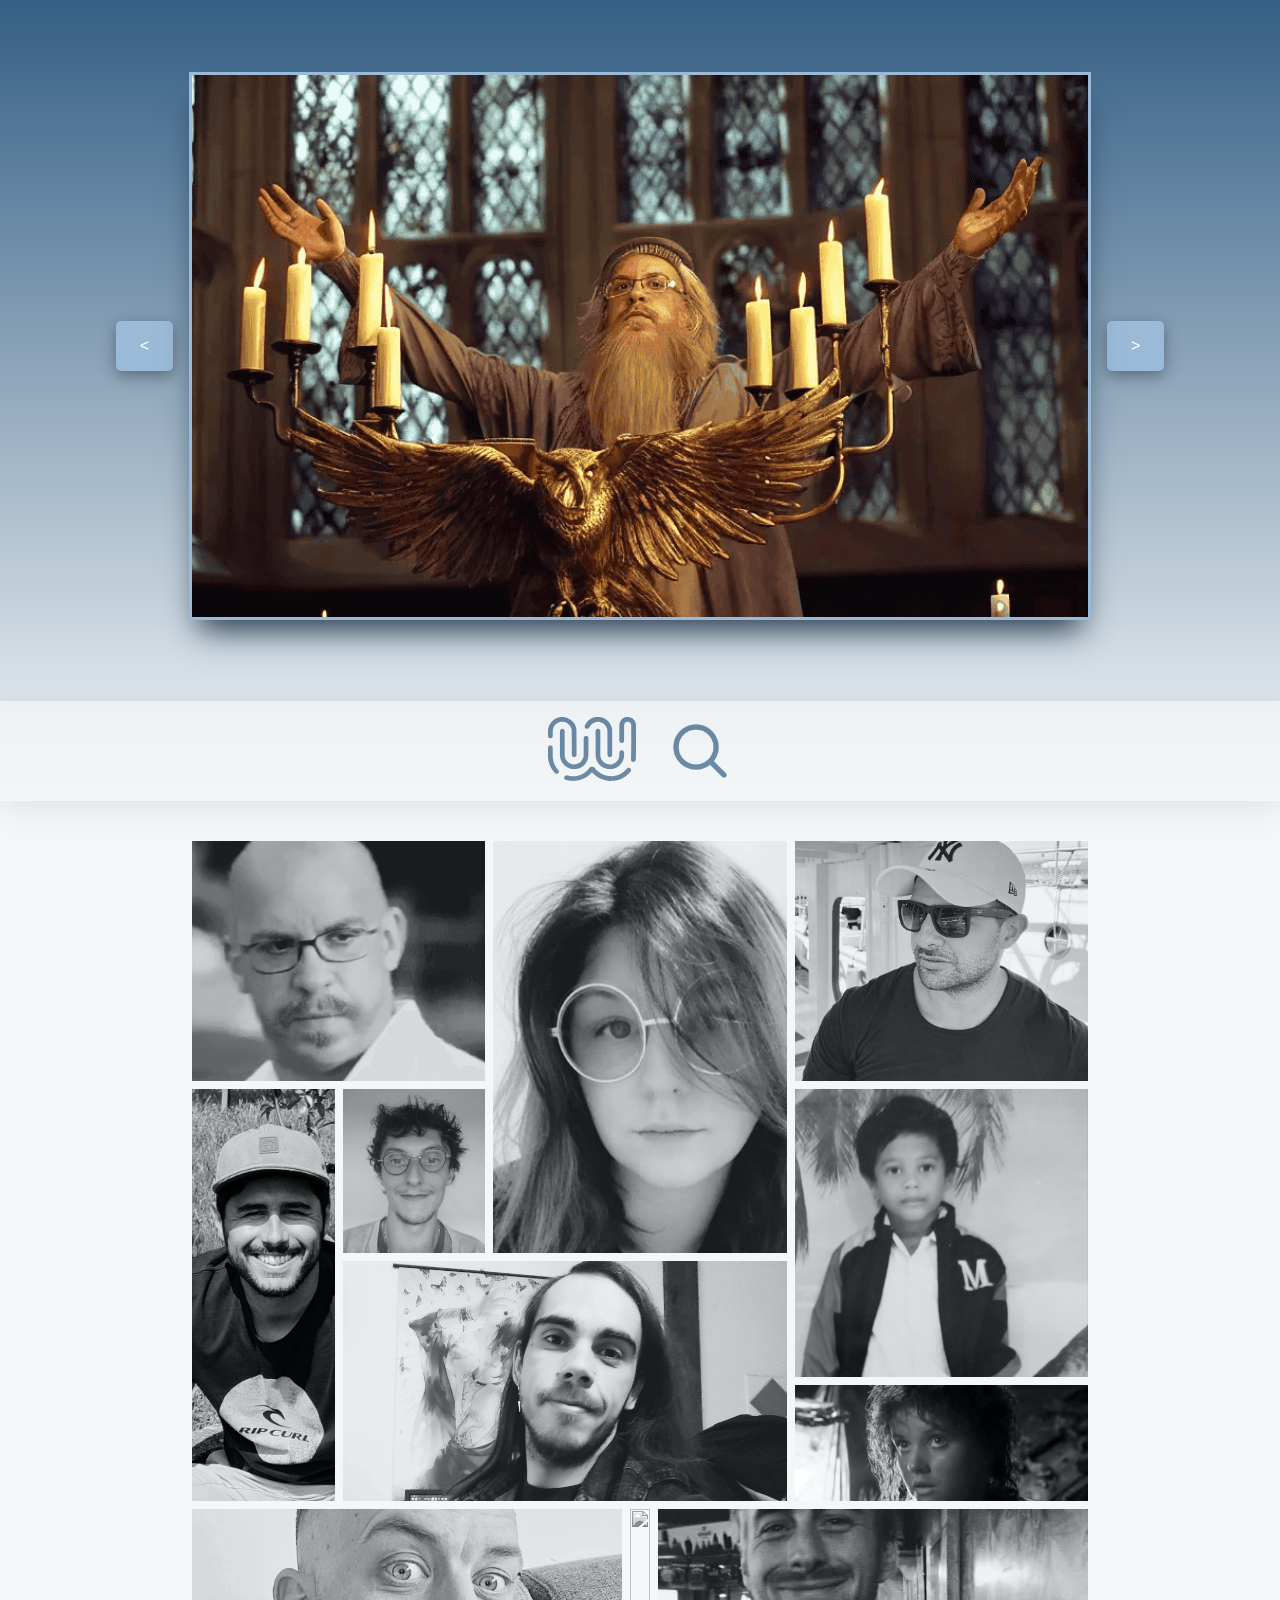
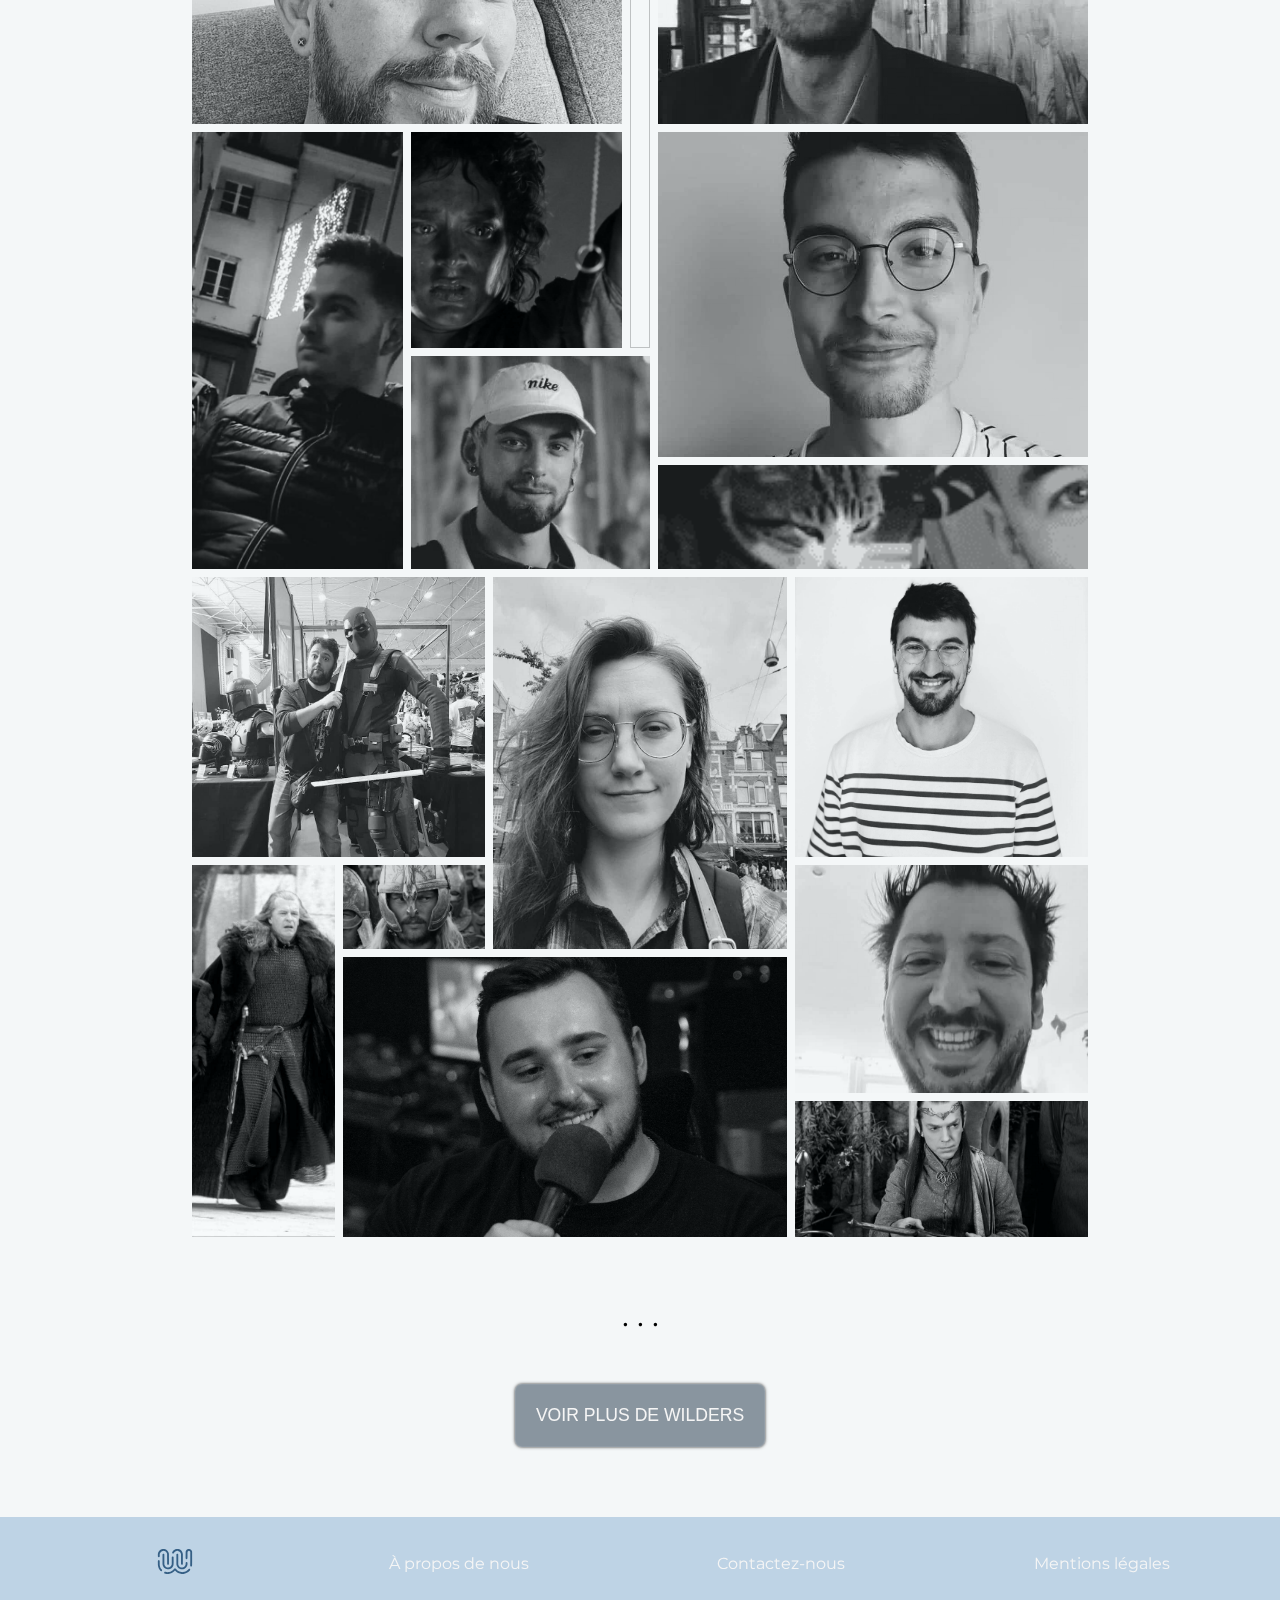
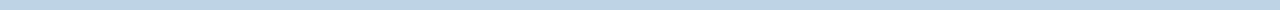
==== index.html @ 550295b6 "added favicon" ====
<!DOCTYPE html>
<html lang="fr">

<head>
    <meta charset="UTF-8">
    <meta http-equiv="X-UA-Compatible" content="IE=edge">
    <meta name="viewport" content="width=device-width, initial-scale=1.0">
    <link rel="stylesheet" href="./assets/style.css">
    <link rel="stylesheet" href="./assets/modal.css">
    <link rel="preconnect" href="https://fonts.googleapis.com">
    <link rel="preconnect" href="https://fonts.gstatic.com" crossorigin>
    <link
        href="https://fonts.googleapis.com/css2?family=Montserrat:wght@100;200;300;400;500;600;700;800;900&display=swap"
        rel="stylesheet">
    <link rel="icon" type="favicon" href="./assets/logo.svg">
    <title>PROJET 1 - Le book des Wilders</title>
</head>

<body>
    <header>
        <div class="triche"></div>
        <div class="theContainer">
            <button id="prevButton">&lt;</button>
            <div class="carousel">
                <div class="carousel-container">
                    <!-- JS Import Slide/Photo Here -->
                </div>
            </div>
            <button id="nextButton">&gt;</button>
        </div>
        <nav>
            <a href="index.html">
                <img class="icon" src="./assets/logo.svg" alt="Bouton Home!">
            </a>
            <div class="search-container">
                <div class="futursearchbar"></div>
                <img class="icon searchButton" src="./assets/search.png" alt="Bouton Recherche">
            </div>
        </nav>
    </header>
    <main>
        <section class="cards" id="anchor">
          
          
            <h2 class="off">Grid</h2>
            <div class="grid">   
            </div> 
            
            <div class="grid">
            </div>

            <div class="grid">
            </div>

         
        </section>
    </main>

    <div class="push">
        <p class="more">. . .</p>
        <button id="push">VOIR PLUS DE WILDERS</button>
    </div>
    <div id="myModal" class="modal">
        <!-- Modal content -->
        <div class="modal-content">
          <span class="close">&times;</span>
          <img id="gif" src="./assets/img/img_gif/ezgif.com-gif-maker.gif" alt="">
          <!-- <div class="carousel2">
            <div class="carousel-container2">
                
            </div> -->
        </div>
    </div>

    <footer>
        <ul>
            <li><a href="index.html">
                <img class="icon footer-icon" src="./assets/logo.svg" alt="Bouton Home!">
            </a></li>
            <li><a href="#">À propos de nous</a></li>
            <li><a href="#">Contactez-nous</a></li>
            <li><a href="#">Mentions légales</a></li>
        </ul>
    </footer>

    <script src="./assets/index.js" type="module"></script>
    <script src="./assets/cards.js" type="module"></script>
    <script src="assets/modal.js" type="module" ></script>
</body>

</html>
---- assets/style.css ----
:root {
    --primarycolor: rgba(53, 95, 133, 100);
    --secondarycolor: rgba(244, 247, 248, 100);
    --thirdcolor: #9ABAD8;
}

body {
    padding: 0;
    margin: 0;
    box-sizing: border-box;
    background-color: var(--secondarycolor);
    font-family: 'Montserrat', sans-serif;
}

/*section carrousel + header */

header {
    background: linear-gradient(180deg, var(--primarycolor) 0%, var(--secondarycolor)100%);
}

.triche {
    padding: 4vh;
}

nav {
    display: flex;
    justify-content: center;
    align-items: center;
    box-shadow: rgba(100, 100, 111, 0.2) 0px 7px 29px 0px;
    background-color: var(--secondarycolor);
    opacity: 0.7;
}

/* barre de recherche */

.search-container {
    display: flex;
    align-items: center;
}

.search-input {
    padding: 0.5rem;
    border: none;
    border-radius: 5px;
    background-color: rgb(178, 206, 232);
    /* fond de la barre de recherche */
    color: black;
    font-size: 16px;
    font-family: Montserrat;
    outline: none;
    transition: background-color 0.5s, box-shadow 0.5s;
}

/* un effet de survol */
.search-input:hover {
    background-color: whitesmoke;
    box-shadow: 0 0 5px rgba(83, 83, 83, 0.5);
}

.search-input:focus {
    background-color: rgb(255, 255, 255);
    box-shadow: 10px 5px 5px rgba(126, 147, 179, 0.8);
}

.futursearchbar {
    transform: translateY(-100%);
    opacity: 0;
    transition: 0.3s ease-in-out;
}

.search-bar-visible {
    transform: translateY(0);
    opacity: 1;
}

/* .toggleOff {
    visibility: hidden;
} */

/* fin barre de recherche */

.icon {
    height: 4rem;
    margin: 1rem 1rem;
    /* transition: transform 0.3s ease-in-out; */
    transition: 0.2s ease-in-out;
}


.icon:hover {
    filter: drop-shadow(2px 2px 3px #999999);
}

.theContainer {
    display: flex;
    justify-content: center;
    align-items: center;
    margin-bottom: 9vh;
}

.carousel {
    width: 70vw;
    max-height: 100%;
    overflow: hidden;
    position: relative;
    text-align: center;
    box-shadow: rgb(38, 57, 77) 0px 20px 30px -10px;
    border: var(--thirdcolor) solid;
}

.carousel-container {
    display: flex;
    transition: transform 0.3s ease-in-out;
}

.carousel-slide {
    flex: 0 0 100%;
}

.carousel-slide img {
    width: 100%;
    height: 100%;
    object-fit: cover;
}

.theContainer button {
    margin: 1rem;
    background-color: var(--thirdcolor);
    box-shadow: rgba(0, 0, 0, 0.35) 0px 5px 15px;
    color: #fff;
    border: none;
    padding: 1rem 1.5rem;
    border-radius: 5px;
    cursor: pointer;
    font-size: 16px;
    transition: 0.3s ease-in;
}

.theContainer button:hover {
    background-color: var(--primarycolor);
}

.searchButton {
    cursor: pointer;
}

/*fin section carrousel + header */

main {
    background-color: var(--secondarycolor);
}

/*section grid */
.off {
    display: none;
}

.cards {
    width: 70vw;
    margin: 0 auto;
    margin-top: 40px;
}

.grid-photo {
    box-sizing: border-box;
    width: 100%;
    height: 100%;
    mix-blend-mode: luminosity;
    object-fit:cover; 
    z-index: 0;
}

article {
    overflow: hidden;
}


.grid {
    width: 100%;
    display: grid;
    grid-template-areas:
        "temp1 temp1 temp2 temp2 temp3 temp3"
        "temp1 temp1 temp2 temp2 temp3 temp3"
        "temp5 temp4 temp2 temp2 temp7 temp7"
        "temp5 temp4 temp2 temp2 temp7 temp7"
        "temp5 temp6 temp6 temp6 temp7 temp7"
        "temp5 temp6 temp6 temp6 temp8 temp8";
   
    max-height: 660px;
    grid-gap: 8px;
    overflow: hidden;
    object-fit: cover;
    margin: 8px auto; 
}

.grid-photo:hover{
    transform: scale(0.95);
    object-fit: cover;
    box-shadow: inset 0 0 0 var(--spr, calc(.5*(1 - var(--hov))*var(--l))) hsl(0, 0%, 40%);
    mix-blend-mode: multiply;
    transition: 0.3s ease-in-out;
    border-radius: 5px;
    border: 1px solid var(--primarycolor);
}

.grid-photoActif{
    transform: scale(0.95);
    mix-blend-mode: multiply;
    border-radius: 5px;
    border: 1px solid var(--primarycolor);
   /*  height: 90%; */
}

.temp1 {
    grid-area: temp1;
}

.temp2 {
    grid-area: temp2;
}

.temp3 {
    grid-area: temp3;
}

.temp4 {
    grid-area: temp4;
}

.temp5 {
    grid-area: temp5;
}

.temp6 {
    grid-area: temp6;
}

.temp7 {
    grid-area: temp7;
}
.temp8 {
    grid-area: temp8;
}



/*fin section grid */

/* cartes déroulantes */

.display {
    
    display: grid;
    grid-template-areas:
        "name age"
        "cit cit "
        "obj obj"
        "hobbies grid-icon";
    width: 100%;
    grid-template-columns: 2fr 1fr;
    position: absolute;
    left: 14.5%;
    z-index: 1;
    width : 71vw;
    background-color: var(--secondarycolor);
    box-shadow: 0px 3px 10px black;
    padding: 10px 0 10px 0px;
    border-radius: 5px;
}

.card {
    display: none;
}

.margin-0 {
    margin: 0;
}

h2 {
    grid-area: name;
    margin: 0;
    padding: 10px 10px 10px 30px;
    font-size: 1.5rem;
    vertical-align: center;
    color: var(--primarycolor);
}

h3 {
    grid-area: obj;  
    padding: 0px 30px 0px 30px; 
    font-weight:500;
    text-align: start;
}

span {
    font-weight: 400;
    font-style: italic;
}

.age {
    grid-area: age;
    max-width: 100%;
    text-align: end;
    padding: 10px 30px 10px 10px;
    font-size: 1.2rem;
    vertical-align: center !important;
    
}

.cit {
    grid-area: cit;
    text-align: center;
    font-style: italic;
    font-weight: 300; 
    padding: 10px 20px 0px 20px;
}

.hobbies-container {
    display: grid;
    grid-template-rows: 1fr 1fr;
    grid-area: hobbies;
    grid-auto-flow: column;
    padding: 0px 0px 0px 30px;
}

.hobbies {
    max-width: 90%;
    text-align: start;
}

.grid-icons-container {
    display: grid;
    grid-template-columns: 1fr 1fr;
    grid-template-rows: 1fr 1fr;
    grid-area: grid-icon;
    width: 50%;
    margin: auto 30px auto auto;
}

.grid-icon {
    margin-top: 15px;
    width: 2.5em;
    height: 2.5em;
}

.grid-icon:hover {
    filter: drop-shadow(0 0 0.3rem rgb(46, 46, 46));
}


/* fin cartes déroulantes */

/* Début Footer */
.more{

    text-align: center;
    margin: 50px auto 50px;
    font-size: 2rem;
}
.push{
   padding: 0px 50px 70px 50px;
   display: flex;
   flex-direction: column;
   margin: 0px auto;
}

#push{
    text-align: center;
    font-weight: 500;
    font-size: 1.1rem;
    color:whitesmoke;
    padding: 20px;
    background-color: rgba(65, 83, 100, 0.6);
    margin: 0 auto;
    border-radius: 7px;
    border: 1px solid rgba(230, 234, 238, 0.1);
   box-shadow: 0 0 0.2rem rgb(46, 46, 46);
    
}
#push:hover{
    background-color: var(--primarycolor);
}

footer {
    background-color: rgba(154, 186, 216, 0.6);
    padding: 1rem;
    color: whitesmoke;
}

footer ul {
    display: flex;
    list-style-type: none;
    justify-content: space-around;
    align-items: center;
}
footer a{
    text-decoration: none;
    color: whitesmoke;
}
footer a:hover{
    text-decoration: none;
    color: whitesmoke;
    font-weight: 600;
}

.footer-icon {
    width: 50px;
    height: 25px;
    margin: 0;
    padding: 0;
}


/* Fin Footer */

/* Responsive */

@media screen and (max-width: 660px) {

    /* Carousel */

    .carousel {
        width: 100vw;
    }

    /*********Buttons******/
    #prevButton,
    #nextButton {
        display: none;
    }

    /***** Cartes *****/
    .cards {
        width: 95vw;
        margin: 0 auto;
        margin-top: 50px;
    }

    .grid {
        display: grid;
        grid-template-columns: 1fr 1fr;
        grid-template-areas:
            "temp1 temp2"
            "temp3 temp4"
            "temp5 temp6"
            "temp7 temp8";
        max-height: 100%;
    }

    .grid-photo {
        object-fit: cover;
        max-height: 30vh;
        mix-blend-mode: normal;
        filter: grayscale(90%);
    }
    
    .grid-photoActif{
        border: 3px solid var(--primarycolor);
        border-radius: 5px;
        filter: grayscale(0%);
        box-shadow: 1px 1px 1px rgb(46, 46, 46);
       
    }

    .grid-photo:hover {
        transform: none;
        box-shadow: none;
    }


    /***** Cartes déroulées *****/

    .display {
        width: 96vw;
        left: 2vw;
    }

    .hobbies {

        max-width: 85%;

    }

    .grid-icon:hover {
        filter: none;
    }

    .grid-icons-container{
        width: 70%;
    }

    .grid-icon{
        fill: var(--primarycolor);
    }

    /*barre de recherche responsive */

    .search-container {
        flex-direction: row;
        text-align: center;
    }

    .search-input {
        width: 100%;
        margin-bottom: 10px;
    }

    .futursearchbar div {
        display: flex;
        margin-top: 10px;
    }

    /* nav */

    nav {
        height: 5rem;
    }
    .triche {
        display: none;
    }
    .theContainer {
        margin-bottom: 0;
    }
    #anchor {
        margin-top: 0;
    }

}
---- assets/modal.css ----
.modal {
    display: none; /* Hidden by default */
    position: fixed; /* Stay in place */
    z-index: 1; /* Sit on top */
    left: 0;
    top: 0px;
    overflow: auto; /* Enable scroll if needed */
    background-color: rgb(0,0,0); 
    background-color: rgba(0,0,0,0.4);
    width: 100vw;
    height: 100vh;
  }
  
  /* Modal Content/Box */
  .modal-content {
    height: 100vh;
    width: 100vw;
    display: flex;
    margin: 0 auto;
    justify-content: center;
    align-items: center;
    flex-direction: column;

}
  
  /* The Close Button */
  .close {
    color: #aaa;
    font-size: 3rem;
    font-weight: bold;
    height: fit-content;
    margin: 10px;
    position: fixed;
    top: 3%;
    right: 5%;
  }
  
  .close:hover,
  .close:focus {
    color: black;
    text-decoration: none;
    cursor: pointer;
  }


  @media screen and (max-width: 660px) {
   
    #gif{
        width: 25rem;
        
    }
  }
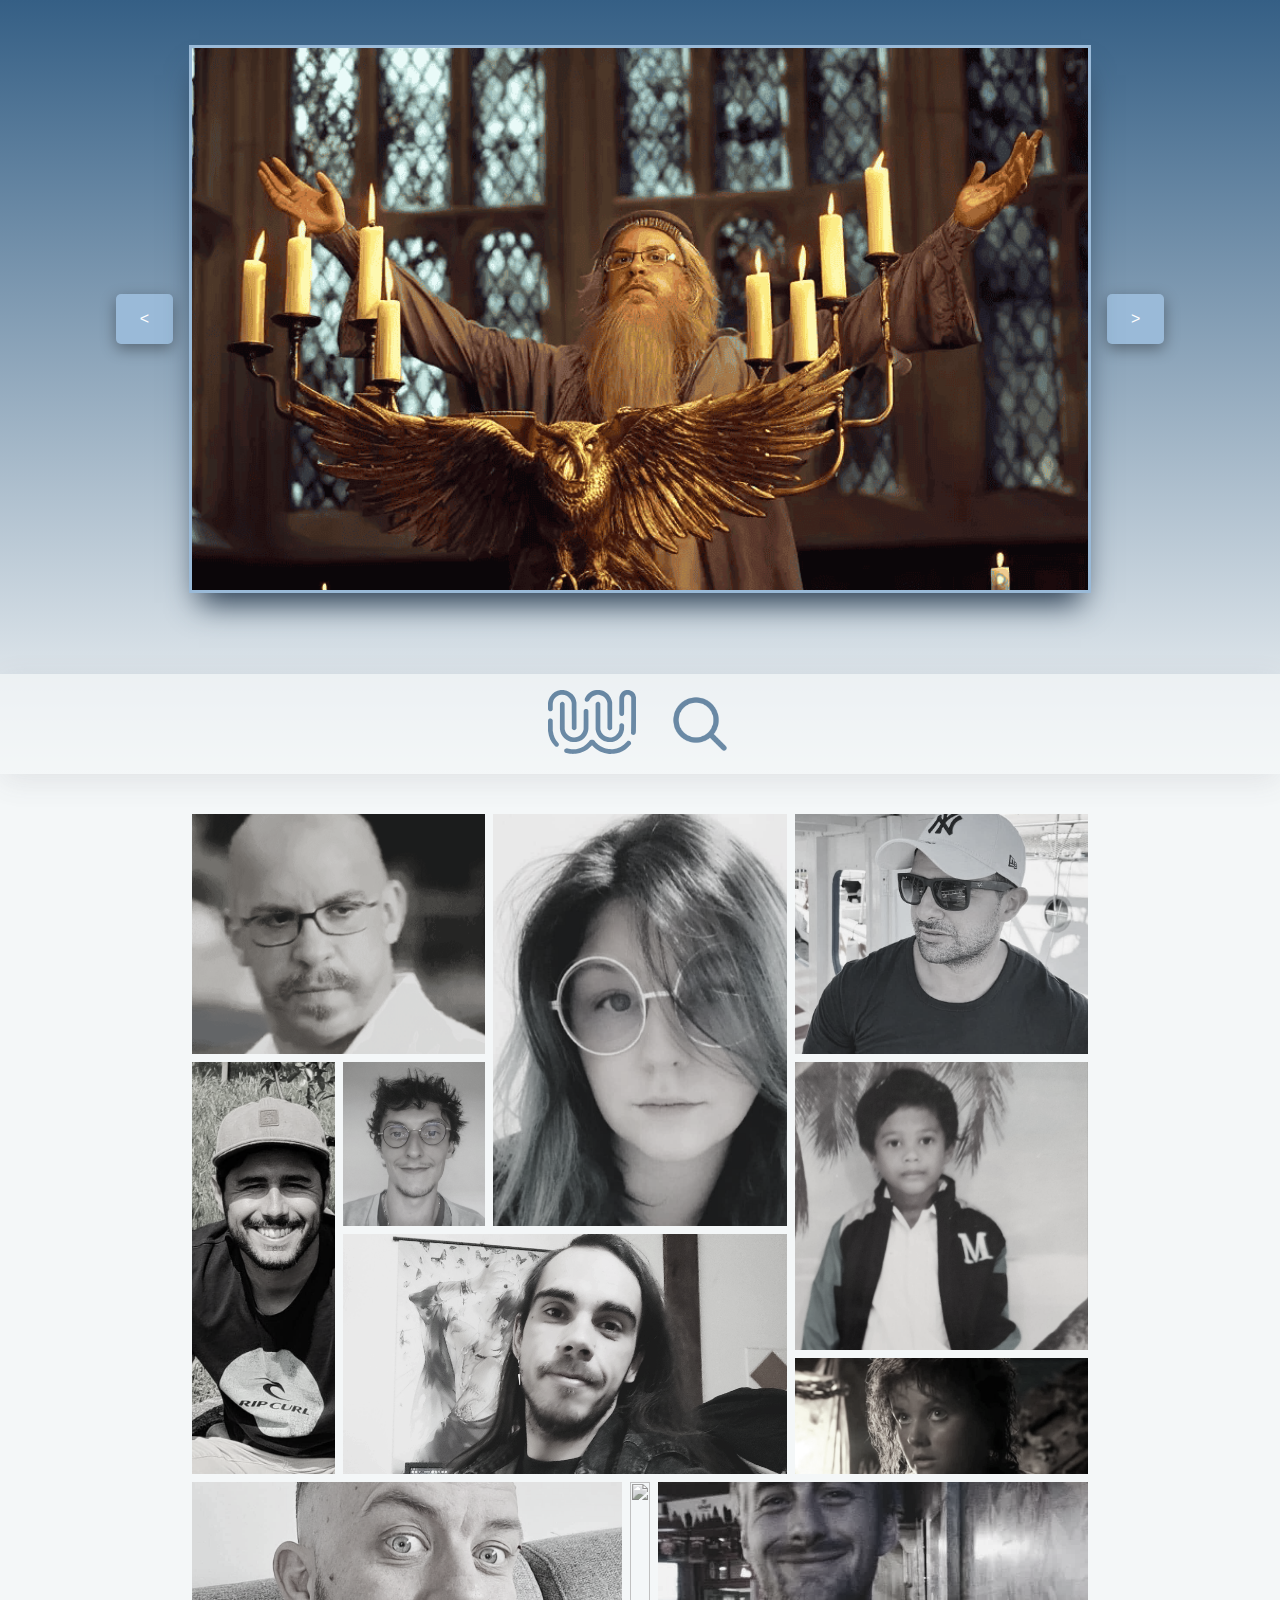
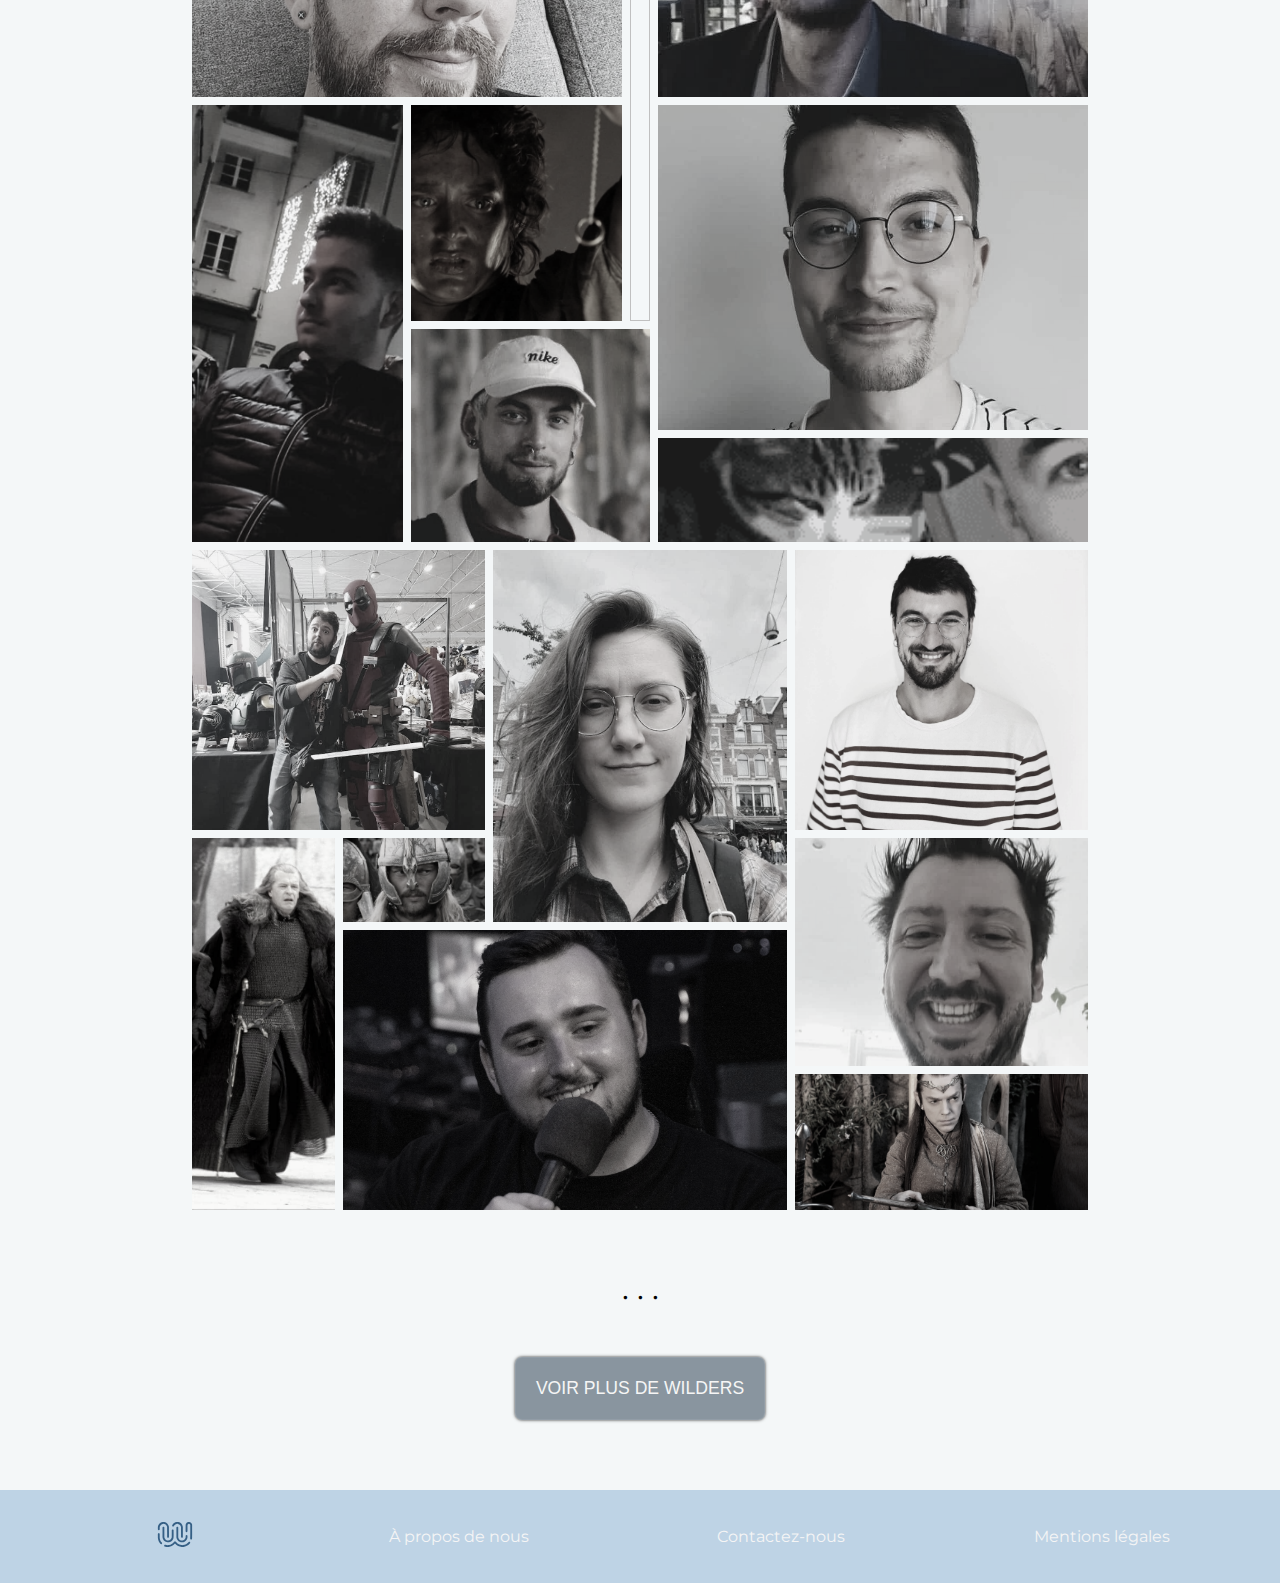
==== commit cee25496: "added referencement" ====
--- a/index.html
+++ b/index.html
@@ -4,6 +4,8 @@
 <head>
     <meta charset="UTF-8">
     <meta http-equiv="X-UA-Compatible" content="IE=edge">
+    <meta name="description" content="Annuaire des wilders pour la promo REMOTE 2023">
+    <meta name="keywords" content="wilders, book, annuaire, wild code school, contact, développement web">
     <meta name="viewport" content="width=device-width, initial-scale=1.0">
     <link rel="stylesheet" href="./assets/style.css">
     <link rel="stylesheet" href="./assets/modal.css">
@@ -12,13 +14,12 @@
     <link
         href="https://fonts.googleapis.com/css2?family=Montserrat:wght@100;200;300;400;500;600;700;800;900&display=swap"
         rel="stylesheet">
-    <link rel="icon" type="favicon" href="./assets/logo.svg">
     <title>PROJET 1 - Le book des Wilders</title>
 </head>
 
 <body>
     <header>
-        <div class="triche"></div>
+       <!--  <div class="triche"></div> -->
         <div class="theContainer">
             <button id="prevButton">&lt;</button>
             <div class="carousel">
@@ -40,9 +41,9 @@
     </header>
     <main>
         <section class="cards" id="anchor">
+            
+            <h1 class="off">Book des Wilders</h1>
           
-          
-            <h2 class="off">Grid</h2>
             <div class="grid">   
             </div> 
             
@@ -54,23 +55,20 @@
 
          
         </section>
+        <div class="push">
+            <p class="more">. . .</p>
+            <button id="push">VOIR PLUS DE WILDERS</button>
+        </div>
+        <div id="myModal" class="modal">
+            <!-- Modal content -->
+            <div class="modal-content">
+              <span class="close">&times;</span>
+              <img id="gif" src="./assets/img/img_gif/ezgif.com-gif-maker.gif" alt="">
+            
+            </div>
+          </div>
     </main>
 
-    <div class="push">
-        <p class="more">. . .</p>
-        <button id="push">VOIR PLUS DE WILDERS</button>
-    </div>
-    <div id="myModal" class="modal">
-        <!-- Modal content -->
-        <div class="modal-content">
-          <span class="close">&times;</span>
-          <img id="gif" src="./assets/img/img_gif/ezgif.com-gif-maker.gif" alt="">
-          <!-- <div class="carousel2">
-            <div class="carousel-container2">
-                
-            </div> -->
-        </div>
-    </div>
 
     <footer>
         <ul>
--- a/assets/style.css
+++ b/assets/style.css
@@ -96,6 +96,7 @@
     justify-content: center;
     align-items: center;
     margin-bottom: 9vh;
+    padding-top: 5vh;
 }
 
 .carousel {
@@ -165,7 +166,7 @@
     box-sizing: border-box;
     width: 100%;
     height: 100%;
-    mix-blend-mode: luminosity;
+    filter: grayscale(90%);
     object-fit:cover; 
     z-index: 0;
 }
@@ -197,18 +198,18 @@
     transform: scale(0.95);
     object-fit: cover;
     box-shadow: inset 0 0 0 var(--spr, calc(.5*(1 - var(--hov))*var(--l))) hsl(0, 0%, 40%);
-    mix-blend-mode: multiply;
-    transition: 0.3s ease-in-out;
+    filter: grayscale(0%);
+    transition: 0.1s ease-in-out;
     border-radius: 5px;
     border: 1px solid var(--primarycolor);
 }
 
 .grid-photoActif{
     transform: scale(0.95);
-    mix-blend-mode: multiply;
+    
     border-radius: 5px;
     border: 1px solid var(--primarycolor);
-   /*  height: 90%; */
+    filter: grayscale(0%);
 }
 
 .temp1 {
@@ -451,7 +452,7 @@
         object-fit: cover;
         max-height: 30vh;
         mix-blend-mode: normal;
-        filter: grayscale(90%);
+        filter: grayscale(80%);
     }
     
     .grid-photoActif{
@@ -476,9 +477,7 @@
     }
 
     .hobbies {
-
         max-width: 85%;
-
     }
 
     .grid-icon:hover {
@@ -525,4 +524,10 @@
         margin-top: 0;
     }
 
+    footer ul{
+        font-size: 0.9rem;
+        margin: 0 auto; 
+        padding: 0;
+    }
+
 }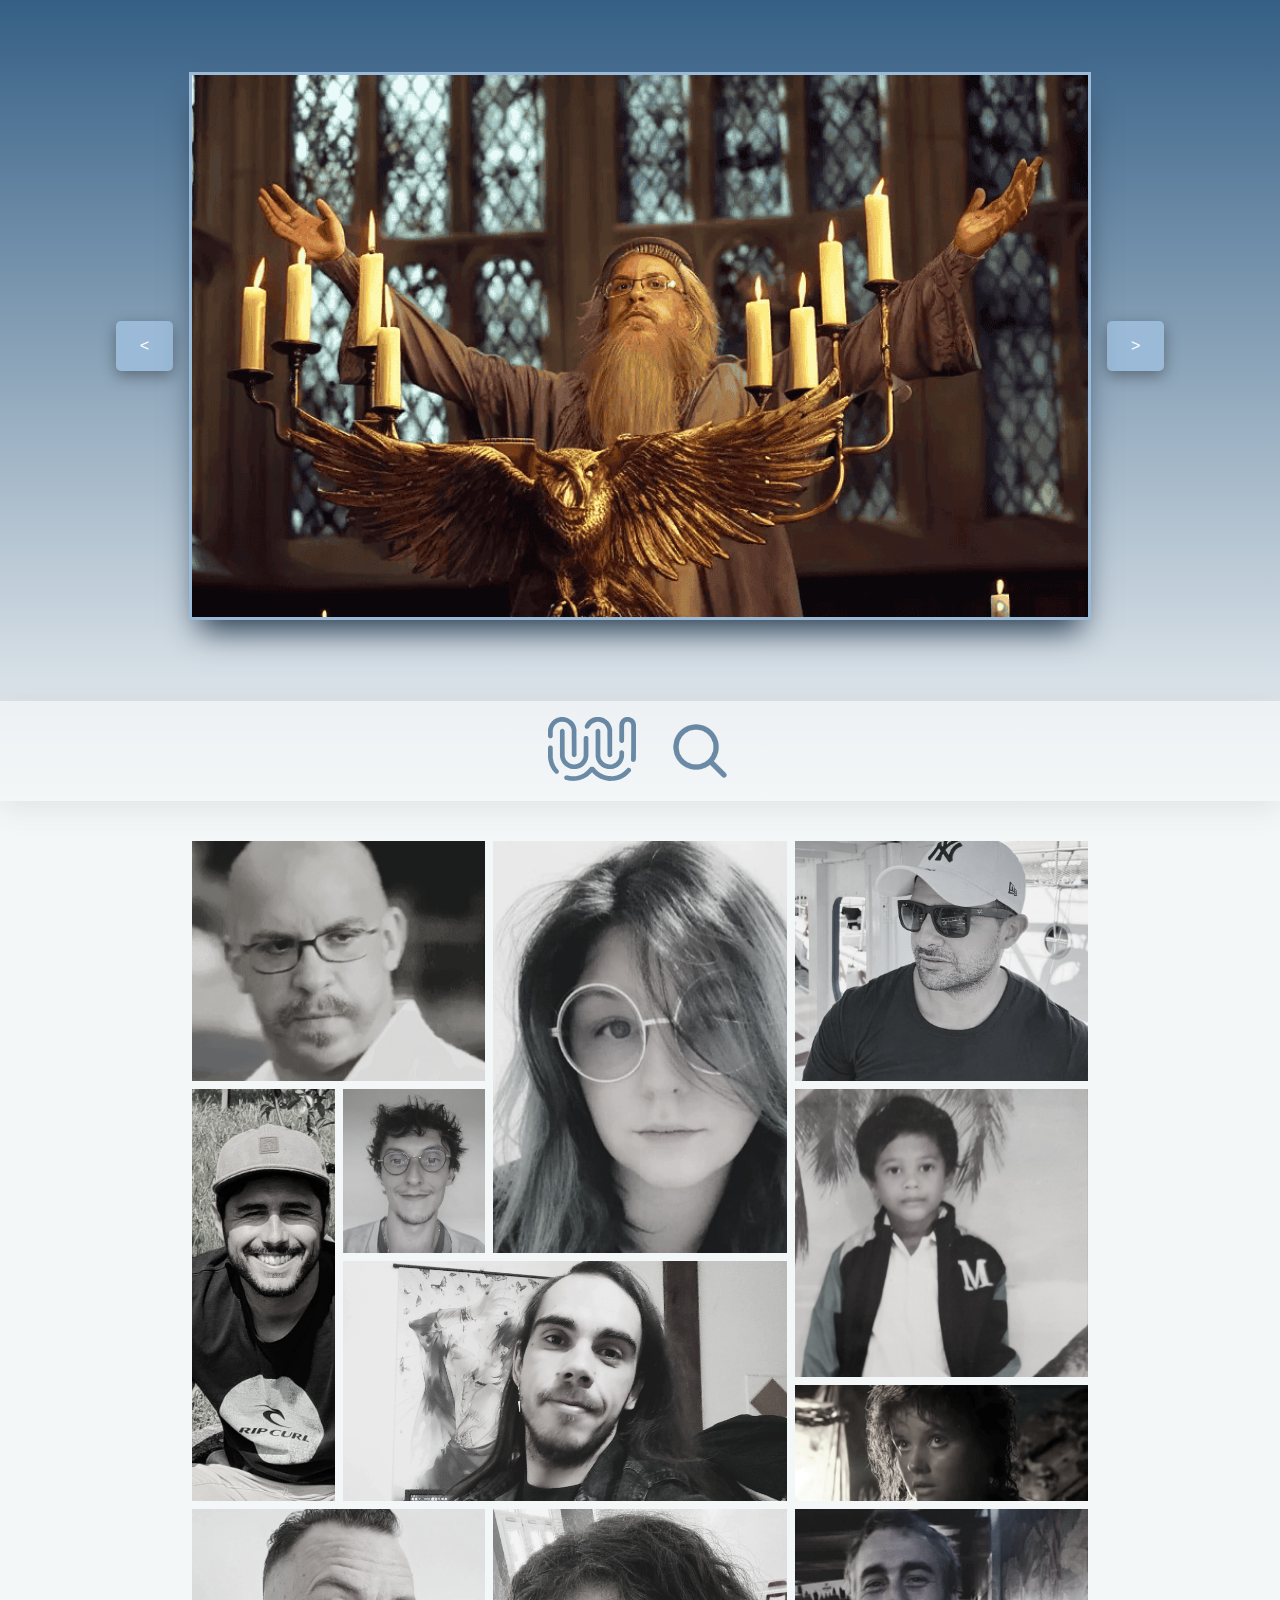
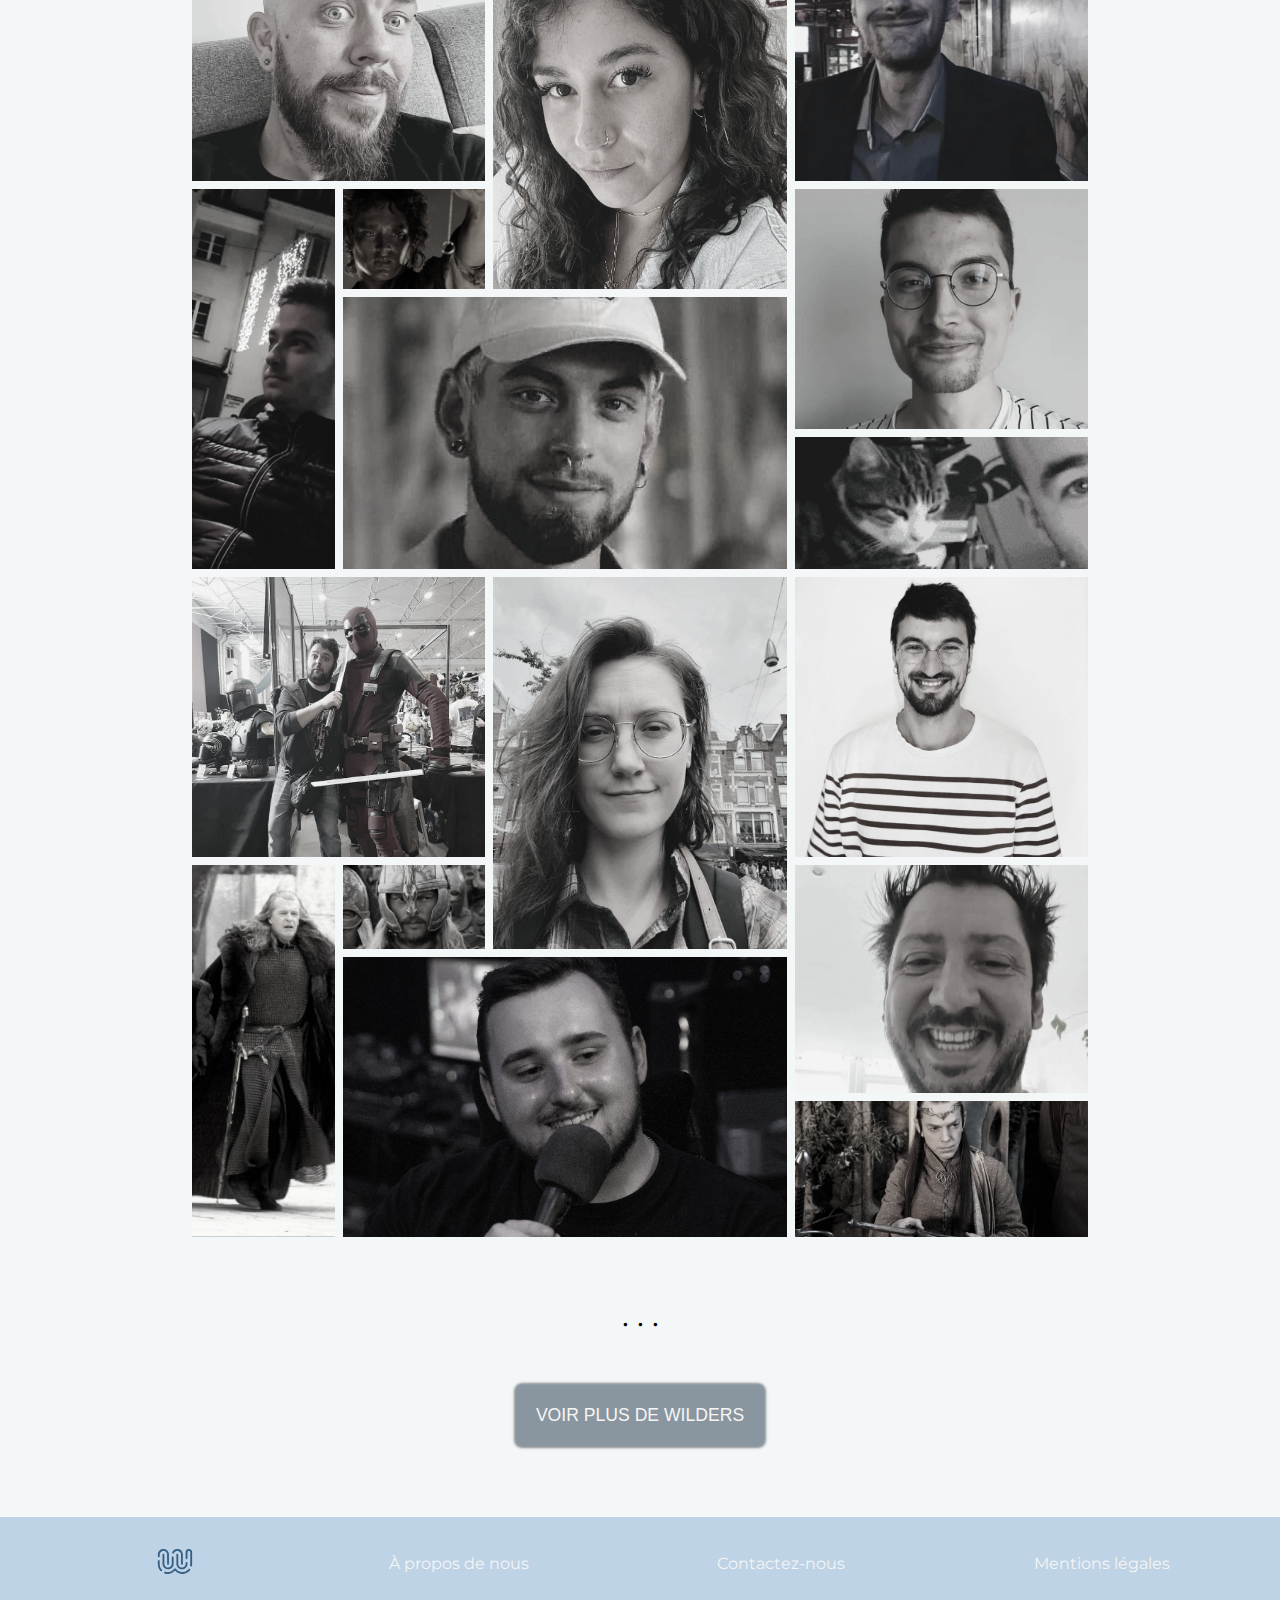
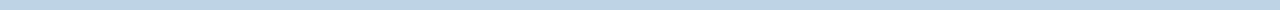
==== commit ad942404: "commented some css" ====
--- a/index.html
+++ b/index.html
@@ -7,19 +7,20 @@
     <meta name="description" content="Annuaire des wilders pour la promo REMOTE 2023">
     <meta name="keywords" content="wilders, book, annuaire, wild code school, contact, développement web">
     <meta name="viewport" content="width=device-width, initial-scale=1.0">
-    <link rel="stylesheet" href="./assets/style.css">
-    <link rel="stylesheet" href="./assets/modal.css">
+    <link rel="stylesheet" href="./style.css">
+    <link rel="stylesheet" href="./modal.css">
     <link rel="preconnect" href="https://fonts.googleapis.com">
     <link rel="preconnect" href="https://fonts.gstatic.com" crossorigin>
     <link
         href="https://fonts.googleapis.com/css2?family=Montserrat:wght@100;200;300;400;500;600;700;800;900&display=swap"
         rel="stylesheet">
+    <link rel="icon" href="./assets/logo.svg">
     <title>PROJET 1 - Le book des Wilders</title>
 </head>
 
 <body>
     <header>
-       <!--  <div class="triche"></div> -->
+        <div class="triche"></div>
         <div class="theContainer">
             <button id="prevButton">&lt;</button>
             <div class="carousel">
@@ -68,8 +69,7 @@
             </div>
           </div>
     </main>
-
-
+  
     <footer>
         <ul>
             <li><a href="index.html">
@@ -81,9 +81,9 @@
         </ul>
     </footer>
 
-    <script src="./assets/index.js" type="module"></script>
-    <script src="./assets/cards.js" type="module"></script>
-    <script src="assets/modal.js" type="module" ></script>
+    <script src="./index.js" type="module"></script>
+    <script src="./cards.js" type="module"></script>
+    <script src="./modal.js" type="module" ></script>
 </body>
 
 </html>--- a/style.css
+++ b/style.css
@@ -0,0 +1,533 @@
+:root {
+    --primarycolor: rgba(53, 95, 133, 100);
+    --secondarycolor: rgba(244, 247, 248, 100);
+    --thirdcolor: #9ABAD8;
+}
+
+body {
+    padding: 0;
+    margin: 0;
+    box-sizing: border-box;
+    background-color: var(--secondarycolor);
+    font-family: 'Montserrat', sans-serif;
+}
+
+/*section carrousel + header */
+
+header {
+    background: linear-gradient(180deg, var(--primarycolor) 0%, var(--secondarycolor)100%);
+}
+
+.triche {
+    padding: 4vh;
+}
+
+nav {
+    display: flex;
+    justify-content: center;
+    align-items: center;
+    box-shadow: rgba(100, 100, 111, 0.2) 0px 7px 29px 0px;
+    background-color: var(--secondarycolor);
+    opacity: 0.7;
+}
+
+/* barre de recherche */
+
+.search-container {
+    display: flex;
+    align-items: center;
+}
+
+.search-input {
+    padding: 0.5rem;
+    border: none;
+    border-radius: 5px;
+    background-color: rgb(178, 206, 232);
+    /* fond de la barre de recherche */
+    color: black;
+    font-size: 16px;
+    font-family: Montserrat;
+    outline: none;
+    transition: background-color 0.5s, box-shadow 0.5s;
+}
+
+/* un effet de survol */
+.search-input:hover {
+    background-color: whitesmoke;
+    box-shadow: 0 0 5px rgba(83, 83, 83, 0.5);
+}
+
+.search-input:focus {
+    background-color: rgb(255, 255, 255);
+    box-shadow: 10px 5px 5px rgba(126, 147, 179, 0.8);
+}
+
+.futursearchbar {
+    transform: translateY(-100%);
+    opacity: 0;
+    transition: 0.3s ease-in-out;
+}
+
+.search-bar-visible {
+    transform: translateY(0);
+    opacity: 1;
+}
+
+/* .toggleOff {
+    visibility: hidden;
+} */
+
+/* fin barre de recherche */
+
+.icon {
+    height: 4rem;
+    margin: 1rem 1rem;
+    /* transition: transform 0.3s ease-in-out; */
+    transition: 0.2s ease-in-out;
+}
+
+
+.icon:hover {
+    filter: drop-shadow(2px 2px 3px #999999);
+}
+
+.theContainer {
+    display: flex;
+    justify-content: center;
+    align-items: center;
+     margin-bottom: 9vh;
+    /* padding-top: 5vh; */ 
+    /* height: 100vh; */
+}
+
+.carousel {
+    width: 70vw;
+    max-height: 100%;
+    overflow: hidden;
+    position: relative;
+    text-align: center;
+    box-shadow: rgb(38, 57, 77) 0px 20px 30px -10px;
+    border: var(--thirdcolor) solid;
+}
+
+.carousel-container {
+    display: flex;
+    transition: transform 0.3s ease-in-out;
+}
+
+.carousel-slide {
+    flex: 0 0 100%;
+}
+
+.carousel-slide img {
+    width: 100%;
+    height: 100%;
+    object-fit: cover;
+}
+
+.theContainer button {
+    margin: 1rem;
+    background-color: var(--thirdcolor);
+    box-shadow: rgba(0, 0, 0, 0.35) 0px 5px 15px;
+    color: #fff;
+    border: none;
+    padding: 1rem 1.5rem;
+    border-radius: 5px;
+    cursor: pointer;
+    font-size: 16px;
+    transition: 0.3s ease-in;
+}
+
+.theContainer button:hover {
+    background-color: var(--primarycolor);
+}
+
+.searchButton {
+    cursor: pointer;
+}
+
+/*fin section carrousel + header */
+
+main {
+    background-color: var(--secondarycolor);
+}
+
+/*section grid */
+.off {
+    display: none;
+}
+
+.cards {
+    width: 70vw;
+    margin: 0 auto;
+    margin-top: 40px;
+}
+
+.grid-photo {
+    box-sizing: border-box;
+    width: 100%;
+    height: 100%;
+    filter: grayscale(90%);
+    object-fit:cover; 
+    z-index: 0;
+}
+
+article {
+    overflow: hidden;
+}
+
+
+.grid {
+    width: 100%;
+    display: grid;
+    grid-template-areas:
+        "temp1 temp1 temp2 temp2 temp3 temp3"
+        "temp1 temp1 temp2 temp2 temp3 temp3"
+        "temp5 temp4 temp2 temp2 temp7 temp7"
+        "temp5 temp4 temp2 temp2 temp7 temp7"
+        "temp5 temp6 temp6 temp6 temp7 temp7"
+        "temp5 temp6 temp6 temp6 temp8 temp8";
+   
+    max-height: 660px;
+    grid-gap: 8px;
+    overflow: hidden;
+    object-fit: cover;
+    margin: 8px auto; 
+}
+
+.grid-photo:hover{
+    transform: scale(0.95);
+    object-fit: cover;
+    box-shadow: inset 0 0 0 var(--spr, calc(.5*(1 - var(--hov))*var(--l))) hsl(0, 0%, 40%);
+    filter: grayscale(0%);
+    transition: 0.1s ease-in-out;
+    border-radius: 5px;
+    border: 1px solid var(--primarycolor);
+}
+
+.grid-photoActif{
+    transform: scale(0.95);
+    border-radius: 5px;
+    border: 1px solid var(--primarycolor);
+    filter: grayscale(0%);
+}
+
+.temp1 {
+    grid-area: temp1;
+}
+
+.temp2 {
+    grid-area: temp2;
+}
+
+.temp3 {
+    grid-area: temp3;
+}
+
+.temp4 {
+    grid-area: temp4;
+}
+
+.temp5 {
+    grid-area: temp5;
+}
+
+.temp6 {
+    grid-area: temp6;
+}
+
+.temp7 {
+    grid-area: temp7;
+}
+.temp8 {
+    grid-area: temp8;
+}
+
+
+
+/*fin section grid */
+
+/* cartes déroulantes */
+
+.display {
+    
+    display: grid;
+    grid-template-areas:
+        "name age"
+        "cit cit "
+        "obj obj"
+        "hobbies grid-icon";
+    width: 100%;
+    grid-template-columns: 2fr 1fr;
+    position: absolute;
+    left: 14.5%;
+    z-index: 1;
+    width : 71vw;
+    background-color: var(--secondarycolor);
+    box-shadow: 0px 3px 10px black;
+    padding: 10px 0 10px 0px;
+    border-radius: 5px;
+}
+
+.card {
+    display: none;
+}
+
+.margin-0 {
+    margin: 0;
+}
+
+h2 {
+    grid-area: name;
+    margin: 0;
+    padding: 10px 10px 10px 30px;
+    font-size: 1.5rem;
+    vertical-align: center;
+    color: var(--primarycolor);
+}
+
+h3 {
+    grid-area: obj;  
+    padding: 0px 30px 0px 30px; 
+    font-weight:500;
+    text-align: start;
+}
+
+span {
+    font-weight: 400;
+    font-style: italic;
+}
+
+.age {
+    grid-area: age;
+    max-width: 100%;
+    text-align: end;
+    padding: 10px 30px 10px 10px;
+    font-size: 1.2rem;
+    vertical-align: center !important;
+    
+}
+
+.cit {
+    grid-area: cit;
+    text-align: center;
+    font-style: italic;
+    font-weight: 300; 
+    padding: 10px 20px 0px 20px;
+}
+
+.hobbies-container {
+    display: grid;
+    grid-template-rows: 1fr 1fr;
+    grid-area: hobbies;
+    grid-auto-flow: column;
+    padding: 0px 0px 0px 30px;
+}
+
+.hobbies {
+    max-width: 90%;
+    text-align: start;
+}
+
+.grid-icons-container {
+    display: grid;
+    grid-template-columns: 1fr 1fr;
+    grid-template-rows: 1fr 1fr;
+    grid-area: grid-icon;
+    width: 50%;
+    margin: auto 30px auto auto;
+}
+
+.grid-icon {
+    margin-top: 15px;
+    width: 2.5em;
+    height: 2.5em;
+}
+
+.grid-icon:hover {
+    filter: drop-shadow(0 0 0.3rem rgb(46, 46, 46));
+}
+
+
+/* fin cartes déroulantes */
+
+/* Début Footer */
+.more{
+
+    text-align: center;
+    margin: 50px auto 50px;
+    font-size: 2rem;
+}
+.push{
+   padding: 0px 50px 70px 50px;
+   display: flex;
+   flex-direction: column;
+   margin: 0px auto;
+}
+
+#push{
+    text-align: center;
+    font-weight: 500;
+    font-size: 1.1rem;
+    color:whitesmoke;
+    padding: 20px;
+    background-color: rgba(65, 83, 100, 0.6);
+    margin: 0 auto;
+    border-radius: 7px;
+    border: 1px solid rgba(230, 234, 238, 0.1);
+   box-shadow: 0 0 0.2rem rgb(46, 46, 46);
+    
+}
+#push:hover{
+    background-color: var(--primarycolor);
+}
+
+footer {
+    background-color: rgba(154, 186, 216, 0.6);
+    padding: 1rem;
+    color: whitesmoke;
+}
+
+footer ul {
+    display: flex;
+    list-style-type: none;
+    justify-content: space-around;
+    align-items: center;
+}
+footer a{
+    text-decoration: none;
+    color: whitesmoke;
+}
+footer a:hover{
+    text-decoration: none;
+    color: whitesmoke;
+    font-weight: 600;
+}
+
+.footer-icon {
+    width: 50px;
+    height: 25px;
+    margin: 0;
+    padding: 0;
+}
+
+
+/* Fin Footer */
+
+/* Responsive */
+
+@media screen and (max-width: 660px) {
+
+    /* Carousel */
+
+    .carousel {
+        width: 100vw;
+    }
+
+    /*********Buttons******/
+    #prevButton,
+    #nextButton {
+        display: none;
+    }
+
+    /***** Cartes *****/
+    .cards {
+        width: 95vw;
+        margin: 0 auto;
+        margin-top: 50px;
+    }
+
+    .grid {
+        display: grid;
+        grid-template-columns: 1fr 1fr;
+        grid-template-areas:
+            "temp1 temp2"
+            "temp3 temp4"
+            "temp5 temp6"
+            "temp7 temp8";
+        max-height: 100%;
+    }
+
+    .grid-photo {
+        object-fit: cover;
+        max-height: 30vh;
+        mix-blend-mode: normal;
+        filter: grayscale(80%);
+    }
+    
+    .grid-photoActif{
+        border: 3px solid var(--primarycolor);
+        border-radius: 5px;
+        filter: grayscale(0%);
+        box-shadow: 1px 1px 1px rgb(46, 46, 46);
+       
+    }
+
+    .grid-photo:hover {
+        transform: none;
+        box-shadow: none;
+    }
+
+
+    /***** Cartes déroulées *****/
+
+    .display {
+        width: 96vw;
+        left: 2vw;
+    }
+
+    .hobbies {
+        max-width: 85%;
+    }
+
+    .grid-icon:hover {
+        filter: none;
+    }
+
+    .grid-icons-container{
+        width: 70%;
+    }
+
+    .grid-icon{
+        fill: var(--primarycolor);
+    }
+
+    /*barre de recherche responsive */
+
+    .search-container {
+        flex-direction: row;
+        text-align: center;
+    }
+
+    .search-input {
+        width: 100%;
+        margin-bottom: 10px;
+    }
+
+    .futursearchbar div {
+        display: flex;
+        margin-top: 10px;
+    }
+
+    /* nav */
+
+    nav {
+        height: 5rem;
+    }
+    .triche {
+        display: none;
+    }
+    .theContainer {
+        margin-bottom: 0;
+    }
+    #anchor {
+        margin-top: 0;
+    }
+
+    footer ul{
+        font-size: 0.9rem;
+        margin: 0 auto; 
+        padding: 0;
+    }
+
+}--- a/modal.css
+++ b/modal.css
@@ -0,0 +1,52 @@
+.modal {
+    display: none; /* Hidden by default */
+    position: fixed; /* Stay in place */
+    z-index: 1; /* Sit on top */
+    left: 0;
+    top: 0px;
+    overflow: auto; /* Enable scroll if needed */
+    background-color: rgb(0,0,0); 
+    background-color: rgba(0,0,0,0.4);
+    width: 100vw;
+    height: 100vh;
+  }
+  
+  /* Modal Content/Box */
+  .modal-content {
+    height: 100vh;
+    width: 100vw;
+    display: flex;
+    margin: 0 auto;
+    justify-content: center;
+    align-items: center;
+    flex-direction: column;
+
+}
+  
+  /* The Close Button */
+  .close {
+    color: #aaa;
+    font-size: 3rem;
+    font-weight: bold;
+    height: fit-content;
+    margin: 10px;
+    position: fixed;
+    top: 3%;
+    right: 5%;
+  }
+  
+  .close:hover,
+  .close:focus {
+    color: black;
+    text-decoration: none;
+    cursor: pointer;
+  }
+
+
+  @media screen and (max-width: 660px) {
+   
+    #gif{
+        width: 25rem;
+        
+    }
+  }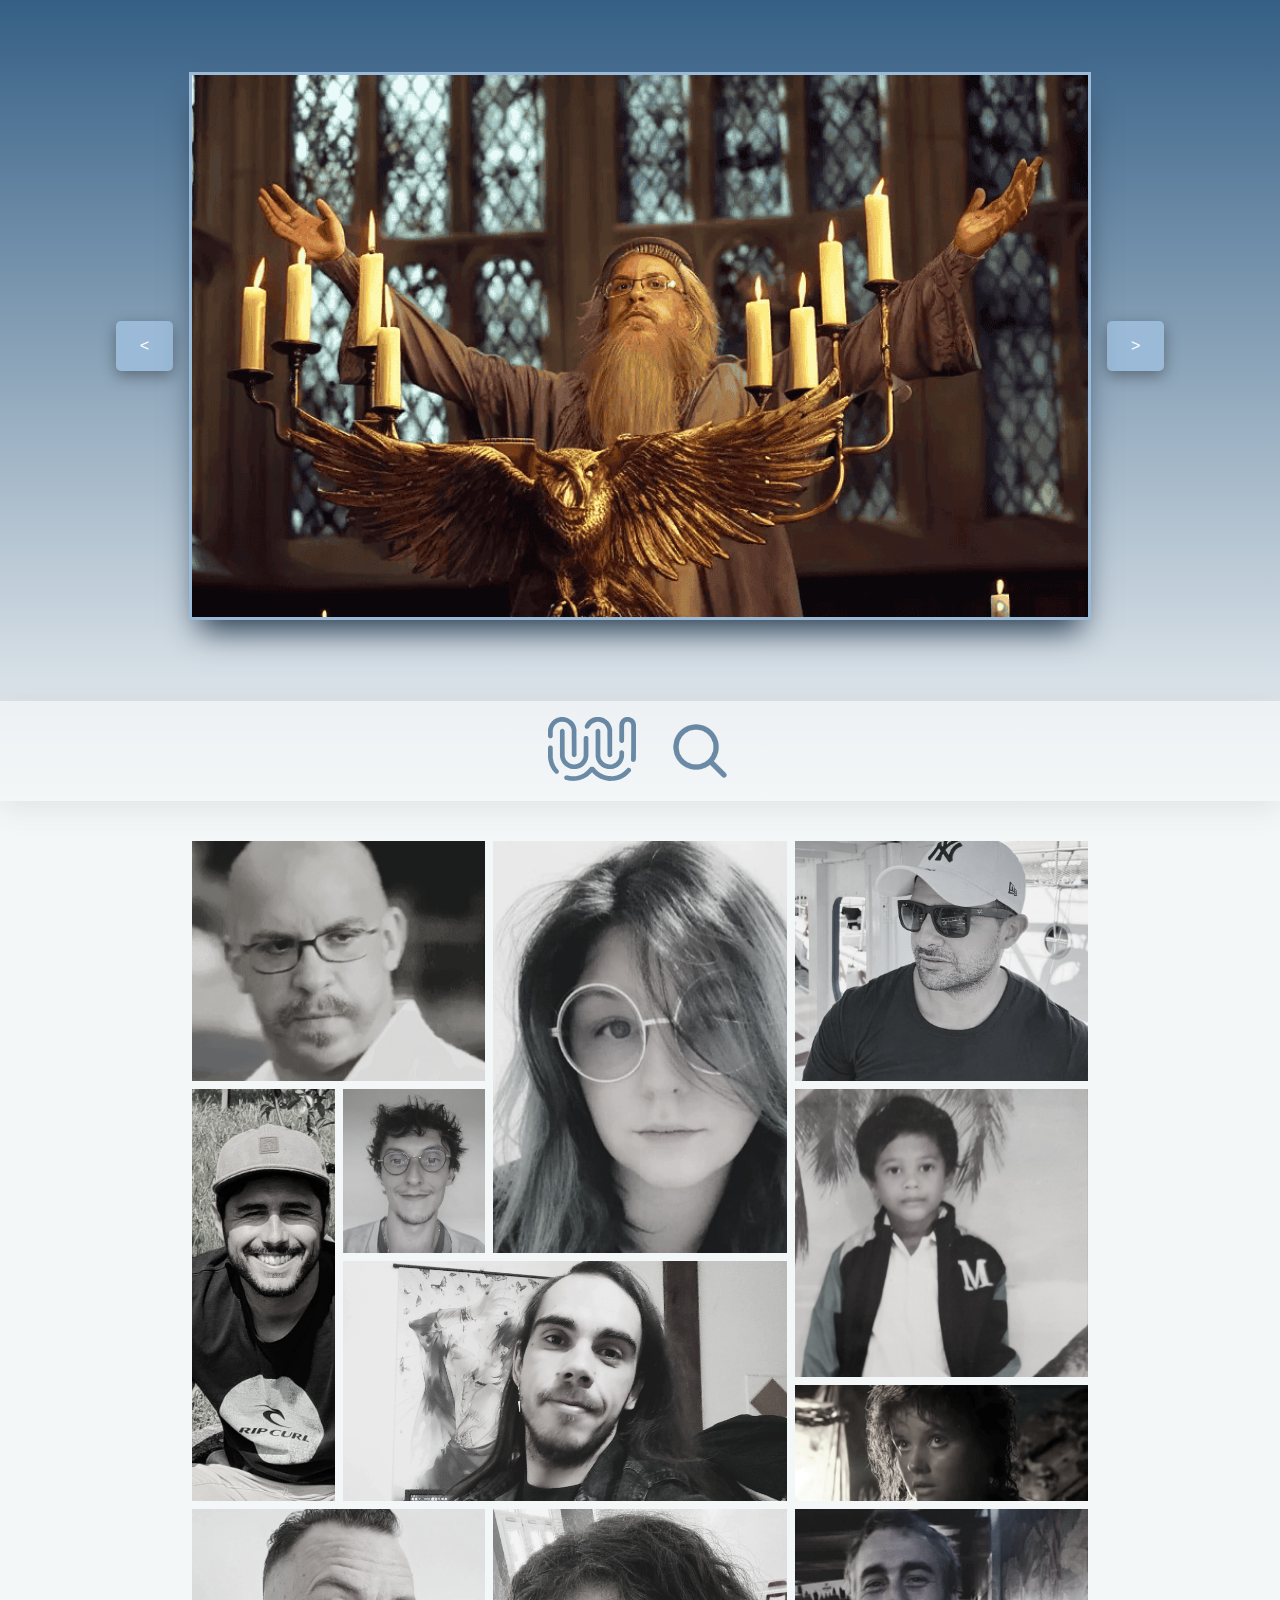
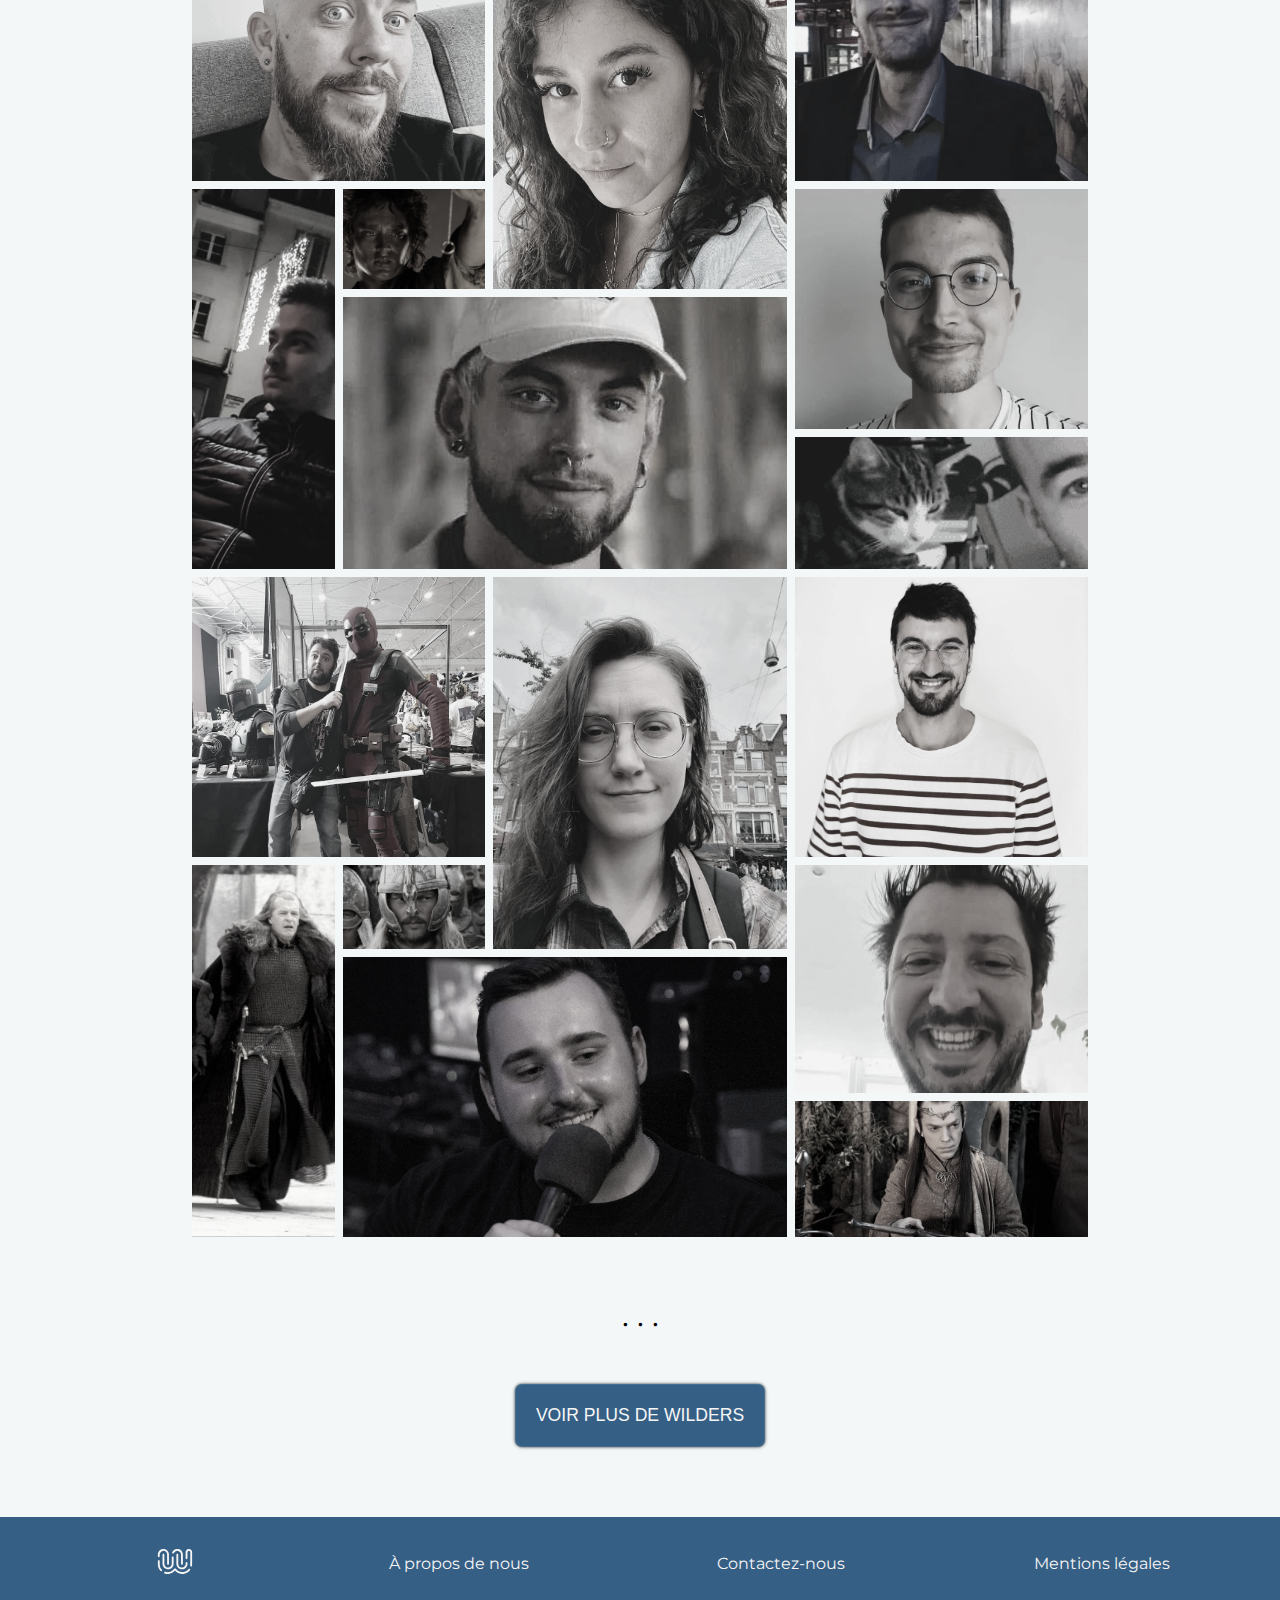
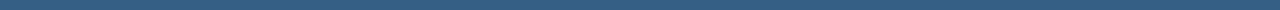
==== commit f1eb007f: "optimized accessibility" ====
--- a/index.html
+++ b/index.html
@@ -73,7 +73,7 @@
     <footer>
         <ul>
             <li><a href="index.html">
-                <img class="icon footer-icon" src="./assets/logo.svg" alt="Bouton Home!">
+                <img class="icon footer-icon" src="./assets/logo_footer.svg" alt="Bouton Home!">
             </a></li>
             <li><a href="#">À propos de nous</a></li>
             <li><a href="#">Contactez-nous</a></li>
--- a/style.css
+++ b/style.css
@@ -371,19 +371,19 @@
     font-size: 1.1rem;
     color:whitesmoke;
     padding: 20px;
-    background-color: rgba(65, 83, 100, 0.6);
     margin: 0 auto;
     border-radius: 7px;
     border: 1px solid rgba(230, 234, 238, 0.1);
-   box-shadow: 0 0 0.2rem rgb(46, 46, 46);
+    box-shadow: 0 0 0.2rem rgb(46, 46, 46);
+    background-color: var(--primarycolor);
     
 }
 #push:hover{
+    background-color: rgba(65, 83, 100, 0.6);
+}
+
+footer {
     background-color: var(--primarycolor);
-}
-
-footer {
-    background-color: rgba(154, 186, 216, 0.6);
     padding: 1rem;
     color: whitesmoke;
 }
